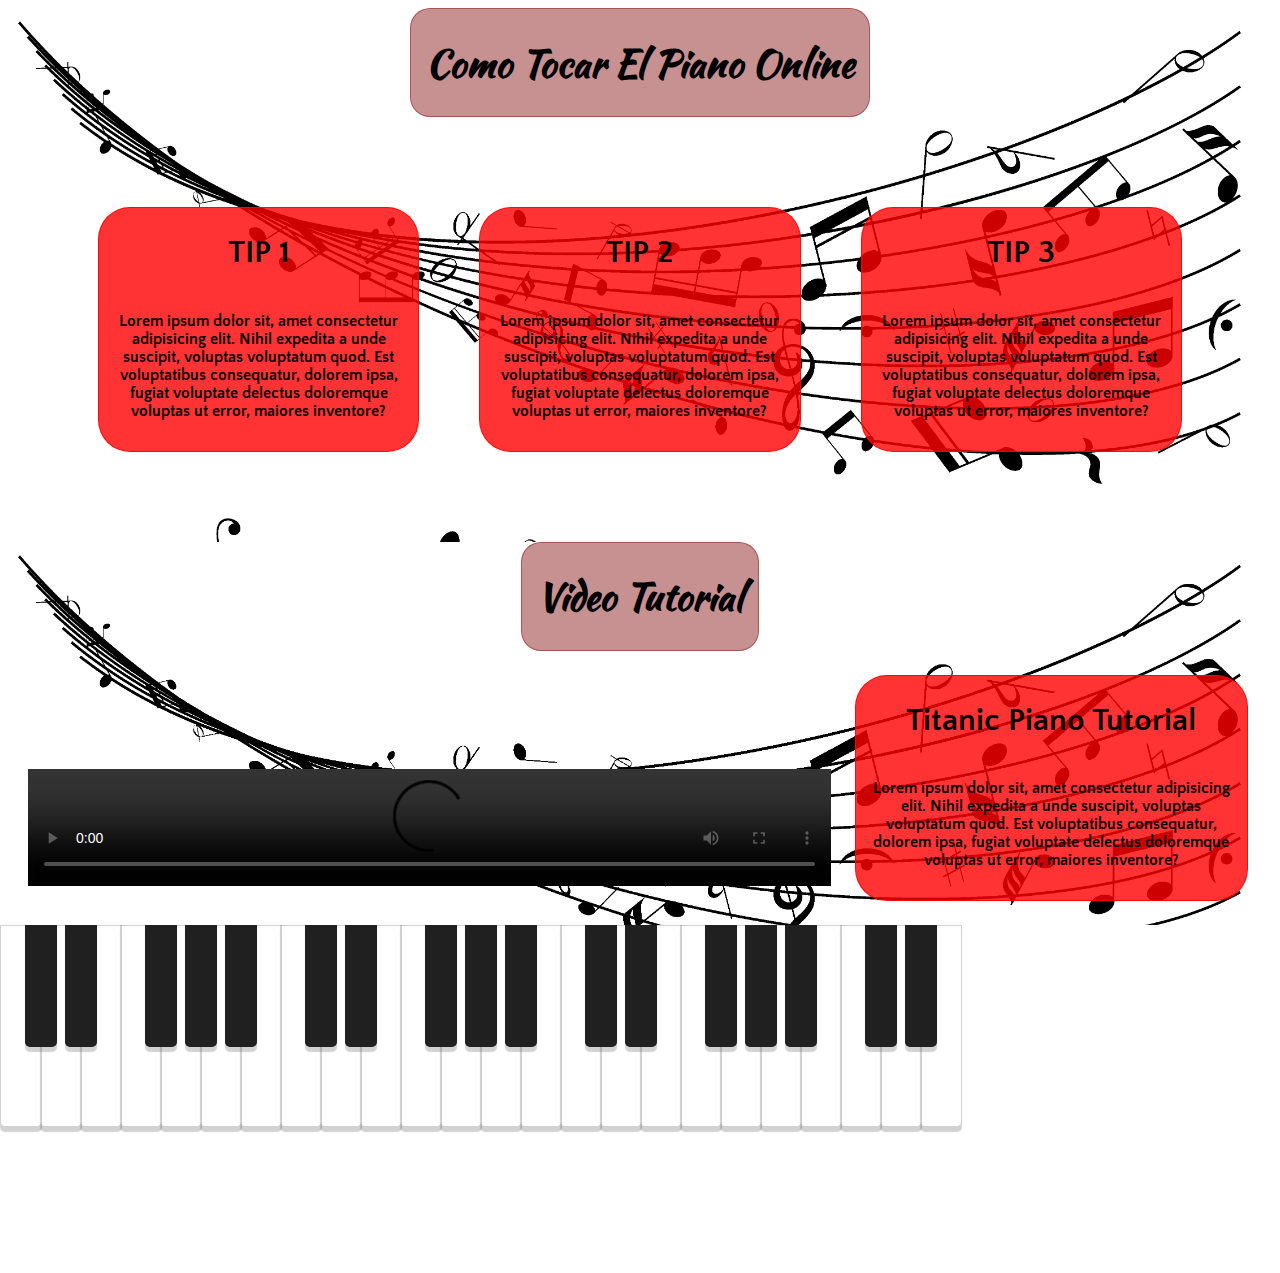
==== index.html @ bc08c67f "ruta piano" ====
<!DOCTYPE html>
<html lang="en">
<head>
    <meta charset="UTF-8">
    <meta http-equiv="X-UA-Compatible" content="IE=edge">
    <meta name="viewport" content="width=device-width, initial-scale=1.0">
    <title>Toquen el DOM</title>
    <link rel="stylesheet" href="style.css">
</head>
<body>
    <section class="info">
        <div class="title_one">
            <h1>Como Tocar El Piano Online</h1>
        </div>

        <div class="container_info">
         
            <div class="container_one">
                <h2 class="title_second">TIP 1</h2>
                <p class="parrafo">Lorem ipsum dolor sit, amet consectetur adipisicing elit. Nihil expedita a unde suscipit, voluptas voluptatum quod. Est voluptatibus consequatur, dolorem ipsa, fugiat voluptate delectus doloremque voluptas ut error, maiores inventore?</p>
            </div>

            <div class="container_one">
                <h2 class="title_second">TIP 2</h2>
                <p class="parrafo">Lorem ipsum dolor sit, amet consectetur adipisicing elit. Nihil expedita a unde suscipit, voluptas voluptatum quod. Est voluptatibus consequatur, dolorem ipsa, fugiat voluptate delectus doloremque voluptas ut error, maiores inventore?</p>
            </div>

            <div class="container_one">
                <h2 class="title_second">TIP 3</h2>
                <p class="parrafo">Lorem ipsum dolor sit, amet consectetur adipisicing elit. Nihil expedita a unde suscipit, voluptas voluptatum quod. Est voluptatibus consequatur, dolorem ipsa, fugiat voluptate delectus doloremque voluptas ut error, maiores inventore?</p>
            </div>

        </div>
    </section>


    <section class="tutorial">

        <div class="title_one">
            <h1>Video Tutorial</h1>
        </div>

        <div class="container_tutorial">
            <video controls class="video">
                <source src="Videos/y2mate.com - titanic piano tutorial by profe Roberto_1080p.mp4" type="video/mp4">
            </video>

            <div class="container_two">
                <h2 class="title_two">Titanic Piano Tutorial</h2>
                <p class="parrafo_two">Lorem ipsum dolor sit, amet consectetur adipisicing elit. Nihil expedita a unde suscipit, voluptas voluptatum quod. Est voluptatibus consequatur, dolorem ipsa, fugiat voluptate delectus doloremque voluptas ut error, maiores inventore?</p>
            </div>

        </div>

    </section>

<section class="banner">

        <div id="keyboard" class="keyboard_holder">
            <div class="white key" id="" style="width: 40px; height: 200px; left: 0px;">
                <div class="labe1">
                    <b class="keyLabe1"></b>
                </div>
            </div>
            <div class="black key" id="" style="width: 30px; height: 120px; left: 25px;">
                <div class="labe1">
                    <b class="keyLabe1"></b>
                </div>
            </div>
            <div class="white key" id="" style="width: 40px; height: 200px; left: 40px;">
                <div class="labe1">
                    <b class="keyLabe1"></b>
                </div>
            </div>
            <div class="black key" id="" style="width: 30px; height: 120px; left: 65px;">
                <div class="labe1">
                    <b class="keyLabe1"></b>
                </div>
            </div>
            <div class="white key" id="" style="width: 40px; height: 200px; left: 80px;">
                <div class="labe1">
                    <b class="keyLabe1"></b>
                </div>
            </div>
            <div class="white key" id="" style="width: 40px; height: 200px; left: 120px;">
                <div class="labe1">
                    <b class="keyLabe1"></b>
                </div>
            </div>
            <div class="black key" id="" style="width: 30px; height: 120px; left: 145px;">
                <div class="labe1">
                    <b class="keyLabe1"></b>
                </div>
            </div>
            <div class="white key" id="" style="width: 40px; height: 200px; left: 160px;">
                <div class="labe1">
                    <b class="keyLabe1"></b>
                </div>
            </div>
            <div class="black key" id="" style="width: 30px; height: 120px; left: 185px;">
                <div class="labe1">
                    <b class="keyLabe1"></b>
                </div>
            </div>
            <div class="white key" id="" style="width: 40px; height: 200px; left: 200px;">
                <div class="labe1">
                    <b class="keyLabe1"></b>
                </div>
            </div>
            <div class="black key" id="" style="width: 30px; height: 120px; left: 225px;">
                <div class="labe1">
                    <b class="keyLabe1"></b>
                </div>
            </div>
            <div class="white key" id="" style="width: 40px; height: 200px; left: 240px;">
                <div class="labe1">
                    <b class="keyLabe1"></b>
                </div>
            </div>
            <div class="white key" id="" style="width: 40px; height: 200px; left: 280px;">
                <div class="labe1">
                    <b class="keyLabe1"></b>
                </div>
            </div>
            <div class="black key" id="" style="width: 30px; height: 120px; left: 305px;">
                <div class="labe1">
                    <b class="keyLabe1"></b>
                </div>
            </div>
            <div class="white key" id="" style="width: 40px; height: 200px; left: 320px;">
                <div class="labe1">
                    <b class="keyLabe1"></b>
                </div>
            </div>
            <div class="black key" id="" style="width: 30px; height: 120px; left: 345px;">
                <div class="labe1">
                    <b class="keyLabe1"></b>
                </div>
            </div>
            <div class="white key" id="" style="width: 40px; height: 200px; left: 360px;">
                <div class="labe1">
                    <b class="keyLabe1"></b>
                </div>
            </div>
            <div class="white key" id="" style="width: 40px; height: 200px; left: 400px;">
                <div class="labe1">
                    <b class="keyLabe1"></b>
                </div>
            </div>
            <div class="black key" id="" style="width: 30px; height: 120px; left: 425px;">
                <div class="labe1">
                    <b class="keyLabe1"></b>
                </div>
            </div>
            <div class="white key" id="" style="width: 40px; height: 200px; left: 440px;">
                <div class="labe1">
                    <b class="keyLabe1"></b>
                </div>
            </div>
            <div class="black key" id="" style="width: 30px; height: 120px; left: 465px;">
                <div class="labe1">
                    <b class="keyLabe1"></b>
                </div>
            </div>
            <div class="white key" id="" style="width: 40px; height: 200px; left: 480px;">
                <div class="labe1">
                    <b class="keyLabe1"></b>
                </div>
            </div>
            <div class="black key" id="" style="width: 30px; height: 120px; left: 505px;">
                <div class="labe1">
                    <b class="keyLabe1"></b>
                </div>
            </div>
            <div class="white key" id="" style="width: 40px; height: 200px; left: 520px;">
                <div class="labe1">
                    <b class="keyLabe1"></b>
                </div>
            </div>
            <div class="white key" id="" style="width: 40px; height: 200px; left: 560px;">
                <div class="labe1">
                    <b class="keyLabe1"></b>
                </div>
            </div>
            <div class="black key" id="" style="width: 30px; height: 120px; left: 585px;">
                <div class="labe1">
                    <b class="keyLabe1"></b>
                </div>
            </div>
            <div class="white key" id="" style="width: 40px; height: 200px; left: 600px;">
                <div class="labe1">
                    <b class="keyLabe1"></b>
                </div>
            </div>
            <div class="black key" id="" style="width: 30px; height: 120px; left: 625px;">
                <div class="labe1">
                    <b class="keyLabe1"></b>
                </div>
            </div>
            <div class="white key" id="" style="width: 40px; height: 200px; left: 640px;">
                <div class="labe1">
                    <b class="keyLabe1"></b>
                </div>
            </div>
            <div class="white key" id="" style="width: 40px; height: 200px; left: 680px;">
                <div class="labe1">
                    <b class="keyLabe1"></b>
                </div>
            </div>
            <div class="black key" id="" style="width: 30px; height: 120px; left: 705px;">
                <div class="labe1">
                    <b class="keyLabe1"></b>
                </div>
            </div>
            <div class="white key" id="" style="width: 40px; height: 200px; left: 720px;">
                <div class="labe1">
                    <b class="keyLabe1"></b>
                </div>
            </div>
            <div class="black key" id="" style="width: 30px; height: 120px; left: 745px;">
                <div class="labe1">
                    <b class="keyLabe1"></b>
                </div>
            </div>
            <div class="white key" id="" style="width: 40px; height: 200px; left: 760px;">
                <div class="labe1">
                    <b class="keyLabe1"></b>
                </div>
            </div>
            <div class="black key" id="" style="width: 30px; height: 120px; left: 785px;">
                <div class="labe1">
                    <b class="keyLabe1"></b>
                </div>
            </div>
            <div class="white key" id="" style="width: 40px; height: 200px; left: 800px;">
                <div class="labe1">
                    <b class="keyLabe1"></b>
                </div>
            </div>
            <div class="white key" id="" style="width: 40px; height: 200px; left: 840px;">
                <div class="labe1">
                    <b class="keyLabe1"></b>
                </div>
            </div>
            <div class="black key" id="" style="width: 30px; height: 120px; left: 865px;">
                <div class="labe1">
                    <b class="keyLabe1"></b>
                </div>
            </div>
            <div class="white key" id="" style="width: 40px; height: 200px; left: 880px;">
                <div class="labe1">
                    <b class="keyLabe1"></b>
                </div>
            </div>
            <div class="black key" id="" style="width: 30px; height: 120px; left: 905px;">
                <div class="labe1">
                    <b class="keyLabe1"></b>
                </div>
            </div>
            <div class="white key" id="" style="width: 40px; height: 200px; left: 920px;">
                <div class="labe1">
                    <b class="keyLabe1"></b>
                </div>
            </div>
        </div>    
</section>



</body>
</html>
---- style.css ----
@import url('https://fonts.googleapis.com/css2?family=Kaushan+Script&family=Quattrocento+Sans&display=swap');

:root{
    --red: rgb(255, 0, 0, 80%);
    --redtitle: rgb(128, 0, 0, 43%);
    --white: #FFFFFF;
    --black: #000000;

    --font-family: 'Kaushan Script', cursive;
    --font-family: 'Quattrocento Sans', sans-serif;

}


h1{
    font-family: 'Kaushan Script', cursive; 
}

p, h2{
    font-family: 'Quattrocento Sans', sans-serif;
    font-weight: bold;
}   

.info{
    background-image: url(img/textura_nm.png);
    background-size: cover;
    position: relative;
    display: flex;
    flex-direction: column;
    align-items: center;
    justify-content: center;
}

.title_one{
    text-align: center;
    font-size: 1.2rem;
    border-radius: 20px;
    border: solid 1px var(--redtitle);
    background-color: var(--redtitle);
    width: max-content;
    padding: 0 15px;
}

.container_info{
    display: grid;
    grid-template-columns: 1fr 1fr 1fr;
    padding: 60px;
}
.container_one{
    align-items: center;
    margin: 30px;
    border-radius: 32px;
    border: solid 1px var(--red);
    background-color: var(--red);
}

.title_second{
    text-align: center;
    font-weight: bold;
    font-size: 2rem;
}
.parrafo{
    text-align: center;
    padding: 15px;
}

.tutorial{
    background-image: url(img/textura_nm.png);
    background-size: cover;
    position: relative;
    display: flex;
    flex-direction: column;
    align-items: center;
    justify-content: center;
}
.video{
    width: 100%;
    height: 50%;
    padding-top: 80px;
}

.container_tutorial{
    position: relative;
    display: grid;
    grid-template-columns: 2fr 1fr;
    padding-top: 40px;
    gap: 20px;
    padding: 20px;
    align-items: center;
    justify-content: center;
}

.container_two{
    align-items: center;
    margin: 4px;
    border-radius: 32px;
    border: solid 1px var(--red);
    background-color: var(--red);
}

.title_two{
    text-align: center;
    font-weight: bold;
    font-size: 2rem;
}

.parrafo_two{
    text-align: center;
    padding: 15px;
}

@media screen and (max-width: 768px){
    .info{
        background-image: url(img/textura_nm.png);
        background-size: cover;
        position: relative;
        display: flex;
        flex-direction: column;
        align-items: center;
        justify-content: center;
    }

    .title_one{
        text-align: center;
        font-size: 1.2rem;
        border-radius: 20px;
        border: solid 1px var(--redtitle);
        background-color: var(--redtitle);
        width: max-content;
        padding: 0 15px;
    }

    .container_info{
        display: grid;
        grid-template-columns: 1fr 1fr 1fr;
    }
    .container_one, .container_two{
        align-items: center;
        margin: 4px;
        border-radius: 32px;
        border: solid 1px var(--red);
        background-color: var(--red);
    }
    .title_second, .title_two{
        text-align: center;
        font-weight: bold;
        font-size: 2rem;
    }
    .parrafo, .parrafo_two{
        text-align: center;
        padding: 15px;
    }

    .tutorial{
        background-image: url(img/textura_nm.png);
        background-size: cover;
        position: relative;
        display: flex;
        flex-direction: column;
        align-items: center;
        justify-content: center;
    }
    
    .container_tutorial{
        position: relative;
        display: grid;
        grid-template-columns: 2fr 1fr;
    }


}


@media screen and (max-width: 640px) {

    .info{
        background-image: url(img/textura_nm.png);
        background-size: cover;
        position: relative;
        display: flex;
        flex-direction: column;
        align-items: center;
        justify-content: center;
    }
    .title_one{
        text-align: center;
        font-size: 1rem;
        border-radius: 20px;
        border: solid 1px var(--redtitle);
        background-color: var(--redtitle);
        width: max-content;
        padding: 0 20px;
    }

    .container_info{
        display: grid;
        grid-template-columns: 1fr;
    }

    .container_one, .container_two{
        align-items: center;
        margin: 10px;
        border-radius: 20px;
        border: solid 1px var(--red);
        background-color: var(--red);
    }
    
    .title_second, .title_two{
        text-align: center;
        font-weight: bold;
        font-size: 2rem;
    }
    .parrafo, .parrafo_two{
        text-align: center;
        padding: 20px;
    }

    .tutorial{
        background-image: url(img/textura_nm.png);
        background-size: cover;
        position: relative;
        display: flex;
        flex-direction: column;
        align-items: center;
        justify-content: center;
    }

    .video{
        padding-top: 40px;
        padding-left: 2px;
    }

    .container_tutorial{
        display: flex;
        gap: 0;
        flex-direction: column;
        align-items: center;
        justify-content: center;
    }
}

/*--------------piano----------*/

.keyboard_holder{
    width: 1120px;
}

.banner {
    width: 1200px; 
    height: 340px; 
    object-fit: cover; 
    object-position: 0px -90px;
}	

.content {
    background-color: #FAD7A0; 
    margin: 20px; 
    padding: 30px; 
    border-style: double; 
    border-width: 5px; 
    font-size: 18px; 
    text-align: left; 
    width: 1200px; display: 
    inline-block; 
}

.key { 
    position: absolute; 
    font-family: Helvetica; 
    font-weight: 100; font-size: 12px;
	border: 1px solid rgba(32,32,32,0.2);
	border-radius: 0px 0px 5px 5px;
	cursor:pointer;
	box-shadow: 0px 5px 1px rgba(32,32,32,0.2);
	-webkit-transition: margin 0.05s ease, 
    background-color 0.05s ease, 
    box-shadow 0.05s ease; 
}

.key:hover { 
    background-color: var(--red); 
    color: #FFFFFF;
}
		
.key .label { 
    position: absolute; 
    bottom: 15px; 
    text-align: center; 
    left: 0px; 
    right: 0px; 
}

.keyLabel {
    font-weight: 900; 
    text-shadow: 0px -1px 5px #EBF508; 
    font-size: 15px;
}

.black { 
    background-color: rgb(32,32,32); 
    color: var(--red); 
    z-index: 1; 
    text-shadow: 0px -1px 1px #FF0000; 
}
	
.white { 
    color: var(--redtitle); 
    z-index: 0; 

}
	
.keyboard-holder { 
    margin: 30px auto; 
    height: 200px; 
    position:relative; 
    user-select:none; 
    -webkit-user-select:none;
    -moz-user-select:none;
    -o-user-select:none; 
}
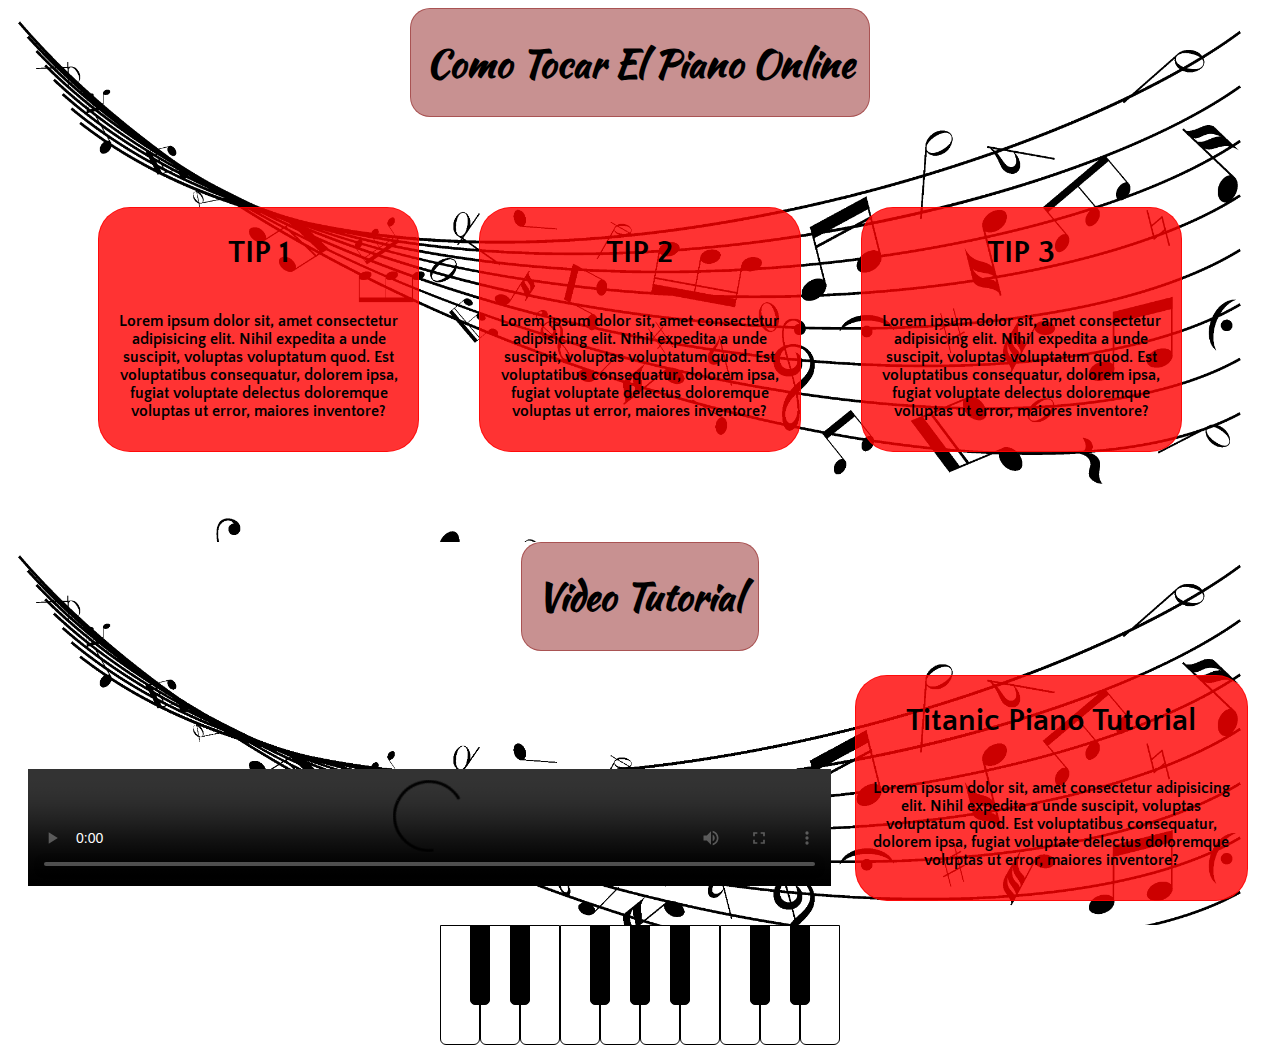
==== commit d65c5e91: "ruta piano con sonido" ====
--- a/index.html
+++ b/index.html
@@ -54,218 +54,34 @@
 
     </section>
 
-<section class="banner">
+<section class="piano">
 
-        <div id="keyboard" class="keyboard_holder">
-            <div class="white key" id="" style="width: 40px; height: 200px; left: 0px;">
-                <div class="labe1">
-                    <b class="keyLabe1"></b>
-                </div>
-            </div>
-            <div class="black key" id="" style="width: 30px; height: 120px; left: 25px;">
-                <div class="labe1">
-                    <b class="keyLabe1"></b>
-                </div>
-            </div>
-            <div class="white key" id="" style="width: 40px; height: 200px; left: 40px;">
-                <div class="labe1">
-                    <b class="keyLabe1"></b>
-                </div>
-            </div>
-            <div class="black key" id="" style="width: 30px; height: 120px; left: 65px;">
-                <div class="labe1">
-                    <b class="keyLabe1"></b>
-                </div>
-            </div>
-            <div class="white key" id="" style="width: 40px; height: 200px; left: 80px;">
-                <div class="labe1">
-                    <b class="keyLabe1"></b>
-                </div>
-            </div>
-            <div class="white key" id="" style="width: 40px; height: 200px; left: 120px;">
-                <div class="labe1">
-                    <b class="keyLabe1"></b>
-                </div>
-            </div>
-            <div class="black key" id="" style="width: 30px; height: 120px; left: 145px;">
-                <div class="labe1">
-                    <b class="keyLabe1"></b>
-                </div>
-            </div>
-            <div class="white key" id="" style="width: 40px; height: 200px; left: 160px;">
-                <div class="labe1">
-                    <b class="keyLabe1"></b>
-                </div>
-            </div>
-            <div class="black key" id="" style="width: 30px; height: 120px; left: 185px;">
-                <div class="labe1">
-                    <b class="keyLabe1"></b>
-                </div>
-            </div>
-            <div class="white key" id="" style="width: 40px; height: 200px; left: 200px;">
-                <div class="labe1">
-                    <b class="keyLabe1"></b>
-                </div>
-            </div>
-            <div class="black key" id="" style="width: 30px; height: 120px; left: 225px;">
-                <div class="labe1">
-                    <b class="keyLabe1"></b>
-                </div>
-            </div>
-            <div class="white key" id="" style="width: 40px; height: 200px; left: 240px;">
-                <div class="labe1">
-                    <b class="keyLabe1"></b>
-                </div>
-            </div>
-            <div class="white key" id="" style="width: 40px; height: 200px; left: 280px;">
-                <div class="labe1">
-                    <b class="keyLabe1"></b>
-                </div>
-            </div>
-            <div class="black key" id="" style="width: 30px; height: 120px; left: 305px;">
-                <div class="labe1">
-                    <b class="keyLabe1"></b>
-                </div>
-            </div>
-            <div class="white key" id="" style="width: 40px; height: 200px; left: 320px;">
-                <div class="labe1">
-                    <b class="keyLabe1"></b>
-                </div>
-            </div>
-            <div class="black key" id="" style="width: 30px; height: 120px; left: 345px;">
-                <div class="labe1">
-                    <b class="keyLabe1"></b>
-                </div>
-            </div>
-            <div class="white key" id="" style="width: 40px; height: 200px; left: 360px;">
-                <div class="labe1">
-                    <b class="keyLabe1"></b>
-                </div>
-            </div>
-            <div class="white key" id="" style="width: 40px; height: 200px; left: 400px;">
-                <div class="labe1">
-                    <b class="keyLabe1"></b>
-                </div>
-            </div>
-            <div class="black key" id="" style="width: 30px; height: 120px; left: 425px;">
-                <div class="labe1">
-                    <b class="keyLabe1"></b>
-                </div>
-            </div>
-            <div class="white key" id="" style="width: 40px; height: 200px; left: 440px;">
-                <div class="labe1">
-                    <b class="keyLabe1"></b>
-                </div>
-            </div>
-            <div class="black key" id="" style="width: 30px; height: 120px; left: 465px;">
-                <div class="labe1">
-                    <b class="keyLabe1"></b>
-                </div>
-            </div>
-            <div class="white key" id="" style="width: 40px; height: 200px; left: 480px;">
-                <div class="labe1">
-                    <b class="keyLabe1"></b>
-                </div>
-            </div>
-            <div class="black key" id="" style="width: 30px; height: 120px; left: 505px;">
-                <div class="labe1">
-                    <b class="keyLabe1"></b>
-                </div>
-            </div>
-            <div class="white key" id="" style="width: 40px; height: 200px; left: 520px;">
-                <div class="labe1">
-                    <b class="keyLabe1"></b>
-                </div>
-            </div>
-            <div class="white key" id="" style="width: 40px; height: 200px; left: 560px;">
-                <div class="labe1">
-                    <b class="keyLabe1"></b>
-                </div>
-            </div>
-            <div class="black key" id="" style="width: 30px; height: 120px; left: 585px;">
-                <div class="labe1">
-                    <b class="keyLabe1"></b>
-                </div>
-            </div>
-            <div class="white key" id="" style="width: 40px; height: 200px; left: 600px;">
-                <div class="labe1">
-                    <b class="keyLabe1"></b>
-                </div>
-            </div>
-            <div class="black key" id="" style="width: 30px; height: 120px; left: 625px;">
-                <div class="labe1">
-                    <b class="keyLabe1"></b>
-                </div>
-            </div>
-            <div class="white key" id="" style="width: 40px; height: 200px; left: 640px;">
-                <div class="labe1">
-                    <b class="keyLabe1"></b>
-                </div>
-            </div>
-            <div class="white key" id="" style="width: 40px; height: 200px; left: 680px;">
-                <div class="labe1">
-                    <b class="keyLabe1"></b>
-                </div>
-            </div>
-            <div class="black key" id="" style="width: 30px; height: 120px; left: 705px;">
-                <div class="labe1">
-                    <b class="keyLabe1"></b>
-                </div>
-            </div>
-            <div class="white key" id="" style="width: 40px; height: 200px; left: 720px;">
-                <div class="labe1">
-                    <b class="keyLabe1"></b>
-                </div>
-            </div>
-            <div class="black key" id="" style="width: 30px; height: 120px; left: 745px;">
-                <div class="labe1">
-                    <b class="keyLabe1"></b>
-                </div>
-            </div>
-            <div class="white key" id="" style="width: 40px; height: 200px; left: 760px;">
-                <div class="labe1">
-                    <b class="keyLabe1"></b>
-                </div>
-            </div>
-            <div class="black key" id="" style="width: 30px; height: 120px; left: 785px;">
-                <div class="labe1">
-                    <b class="keyLabe1"></b>
-                </div>
-            </div>
-            <div class="white key" id="" style="width: 40px; height: 200px; left: 800px;">
-                <div class="labe1">
-                    <b class="keyLabe1"></b>
-                </div>
-            </div>
-            <div class="white key" id="" style="width: 40px; height: 200px; left: 840px;">
-                <div class="labe1">
-                    <b class="keyLabe1"></b>
-                </div>
-            </div>
-            <div class="black key" id="" style="width: 30px; height: 120px; left: 865px;">
-                <div class="labe1">
-                    <b class="keyLabe1"></b>
-                </div>
-            </div>
-            <div class="white key" id="" style="width: 40px; height: 200px; left: 880px;">
-                <div class="labe1">
-                    <b class="keyLabe1"></b>
-                </div>
-            </div>
-            <div class="black key" id="" style="width: 30px; height: 120px; left: 905px;">
-                <div class="labe1">
-                    <b class="keyLabe1"></b>
-                </div>
-            </div>
-            <div class="white key" id="" style="width: 40px; height: 200px; left: 920px;">
-                <div class="labe1">
-                    <b class="keyLabe1"></b>
-                </div>
-            </div>
-        </div>    
+    <div id="contenedor">
+        <div id="piano">
+          <button class="tecla-blanca DO4"></button>
+          <button class="tecla-negra REb4"></button>
+          <button class="tecla-blanca RE4"></button>
+          <button class="tecla-negra MIb4"></button>
+          <button class="tecla-blanca MI4"></button>
+          <button class="tecla-blanca FA4"></button>
+          <button class="tecla-negra SOLb4"></button>
+          <button class="tecla-blanca SOL4"></button>
+          <button class="tecla-negra LAb4"></button>
+          <button class="tecla-blanca LA4"></button>
+          <button class="tecla-negra SIb4"></button>
+          <button class="tecla-blanca SI4"></button>
+          <button class="tecla-blanca DO5"></button>
+          <button class="tecla-negra REb5"></button>
+          <button class="tecla-blanca RE5"></button>
+          <button class="tecla-negra MIb5"></button>
+          <button class="tecla-blanca MI5"></button>
+        </div>
+      </div>
+    
 </section>
 
 
+<script src="script.js"></script>
 
 </body>
 </html>--- a/style.css
+++ b/style.css
@@ -241,80 +241,78 @@
 
 /*--------------piano----------*/
 
-.keyboard_holder{
-    width: 1120px;
-}
-
-.banner {
-    width: 1200px; 
-    height: 340px; 
-    object-fit: cover; 
-    object-position: 0px -90px;
-}	
-
-.content {
-    background-color: #FAD7A0; 
-    margin: 20px; 
-    padding: 30px; 
-    border-style: double; 
-    border-width: 5px; 
-    font-size: 18px; 
-    text-align: left; 
-    width: 1200px; display: 
-    inline-block; 
-}
-
-.key { 
-    position: absolute; 
-    font-family: Helvetica; 
-    font-weight: 100; font-size: 12px;
-	border: 1px solid rgba(32,32,32,0.2);
-	border-radius: 0px 0px 5px 5px;
-	cursor:pointer;
-	box-shadow: 0px 5px 1px rgba(32,32,32,0.2);
-	-webkit-transition: margin 0.05s ease, 
-    background-color 0.05s ease, 
-    box-shadow 0.05s ease; 
-}
-
-.key:hover { 
-    background-color: var(--red); 
-    color: #FFFFFF;
-}
-		
-.key .label { 
-    position: absolute; 
-    bottom: 15px; 
-    text-align: center; 
-    left: 0px; 
-    right: 0px; 
-}
-
-.keyLabel {
-    font-weight: 900; 
-    text-shadow: 0px -1px 5px #EBF508; 
-    font-size: 15px;
-}
-
-.black { 
-    background-color: rgb(32,32,32); 
-    color: var(--red); 
-    z-index: 1; 
-    text-shadow: 0px -1px 1px #FF0000; 
-}
-	
-.white { 
-    color: var(--redtitle); 
-    z-index: 0; 
-
-}
-	
-.keyboard-holder { 
-    margin: 30px auto; 
-    height: 200px; 
-    position:relative; 
-    user-select:none; 
-    -webkit-user-select:none;
-    -moz-user-select:none;
-    -o-user-select:none; 
-}+#cabecera {
+    display: flex;
+    align-items: center;
+    justify-content: center;
+    height: 10%;
+  }
+  
+  span {
+    font-size: 30px;
+    font-family: Arial;
+    color: white;
+  }
+  
+  #contenedor {
+    height: 90%;
+    display: flex;
+    align-items: center;
+    justify-content: center;
+  }
+  
+  #piano {
+    display: flex;
+    position: relative;
+  }
+  
+  .tecla-blanca {
+    background-color: white;
+    height: 120px;
+    width: 40px;
+    border: 1.5px solid black;
+    border-radius: 0 0 6px 6px;
+  }
+  
+  .tecla-negra {
+    background-color: black;
+    height: 80px;
+    width: 20px;
+    border: 1.5px solid black;
+    position: absolute;
+    border-radius: 0 0 5px 5px;
+  }
+  
+  .REb4 {
+    left: 30px;
+  }
+  
+  .MIb4 {
+    left: 70px;
+  }
+  
+  .SOLb4 {
+    left: 150px;
+  }
+  
+  .LAb4 {
+    left: 190px;
+  }
+  
+  .SIb4 {
+    left: 230px;
+  }
+  
+  .REb5 {
+    left: 310px;
+  }
+  
+  .MIb5 {
+    left: 350px;
+  }
+  
+  /* .tecla-blanca: */
+  .active {
+    background-color: #aaa;
+  }
+  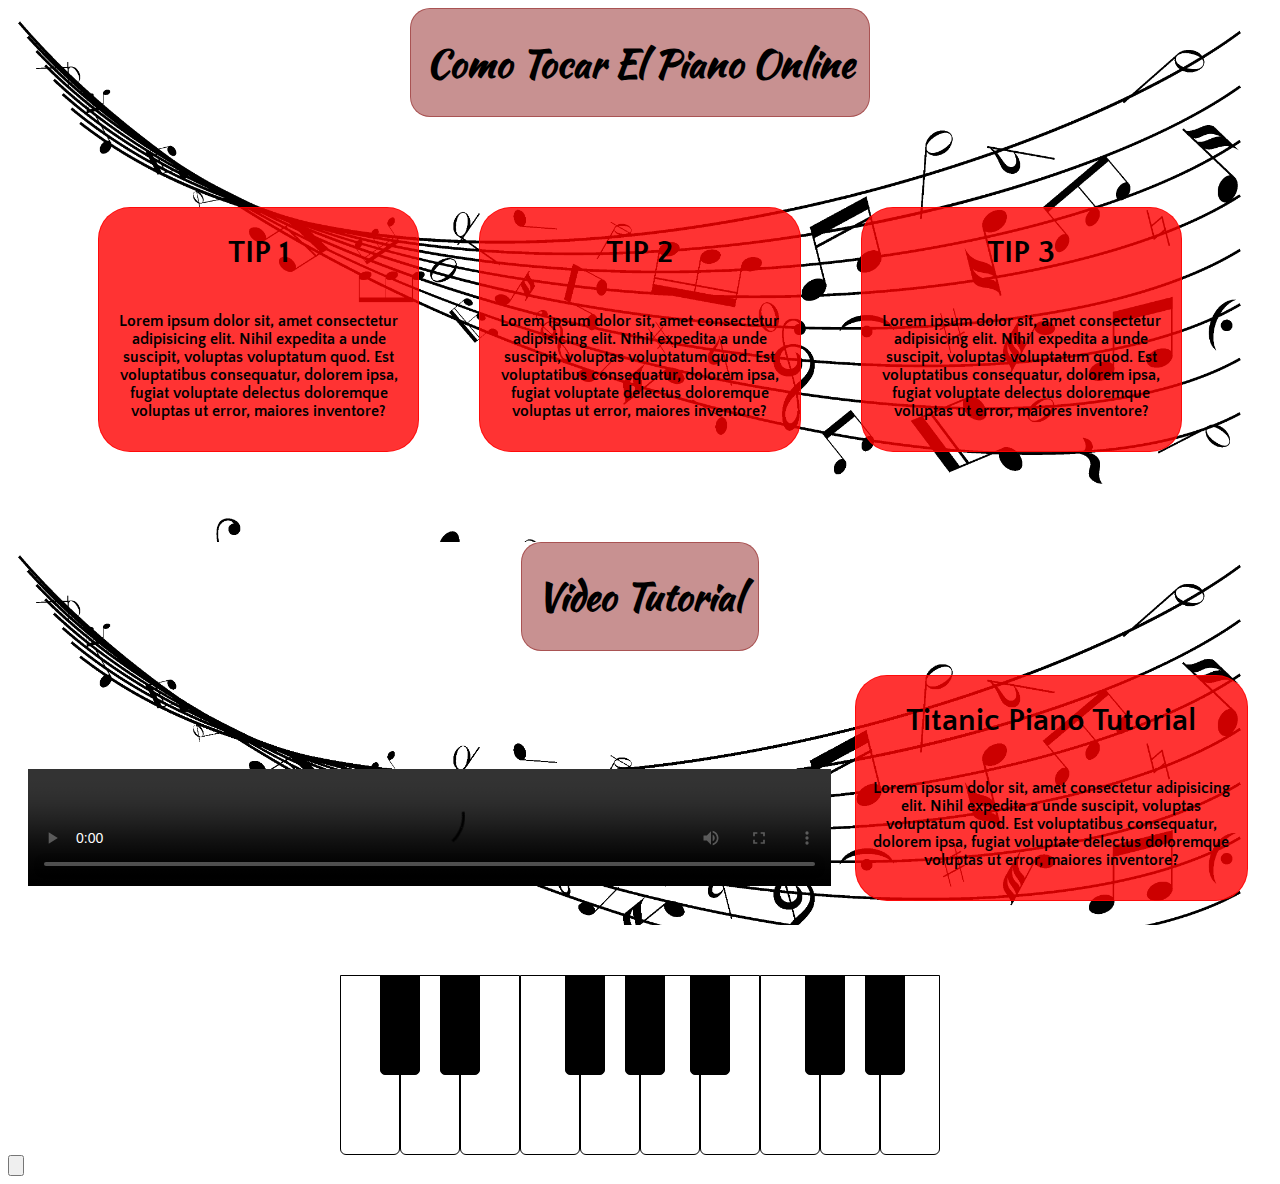
==== commit 6a0f4674: "Cambios al responsive del piano y creacion de un boton home" ====
--- a/index.html
+++ b/index.html
@@ -76,9 +76,11 @@
           <button class="tecla-negra MIb5"></button>
           <button class="tecla-blanca MI5"></button>
         </div>
-      </div>
-    
+      </div> 
 </section>
+<div class="boton-home">
+    <button type="button" class="boton"><i><img src="./Icons/" alt=""></i></button>
+</div>
 
 
 <script src="script.js"></script>
--- a/style.css
+++ b/style.css
@@ -264,6 +264,8 @@
   #piano {
     display: flex;
     position: relative;
+    padding-top: 50px;
+    overflow: hidden;
   }
   
   .tecla-blanca {
@@ -315,4 +317,40 @@
   .active {
     background-color: #aaa;
   }
-  +  @media screen and (min-width: 1000px){
+    .tecla-blanca {
+        height: 180px;
+        width: 60px;
+      }
+      .tecla-negra {
+        height: 100px;
+        width: 40px;
+      }
+      .REb4 {
+        left: 40px;
+      }
+      
+      .MIb4 {
+        left: 100px;
+      }
+      
+      .SOLb4 {
+        left: 225px;
+      }
+      
+      .LAb4 {
+        left: 285px;
+      }
+      
+      .SIb4 {
+        left: 350px;
+      }
+      
+      .REb5 {
+        left: 465px;
+      }
+      
+      .MIb5 {
+        left: 525px;
+      }
+}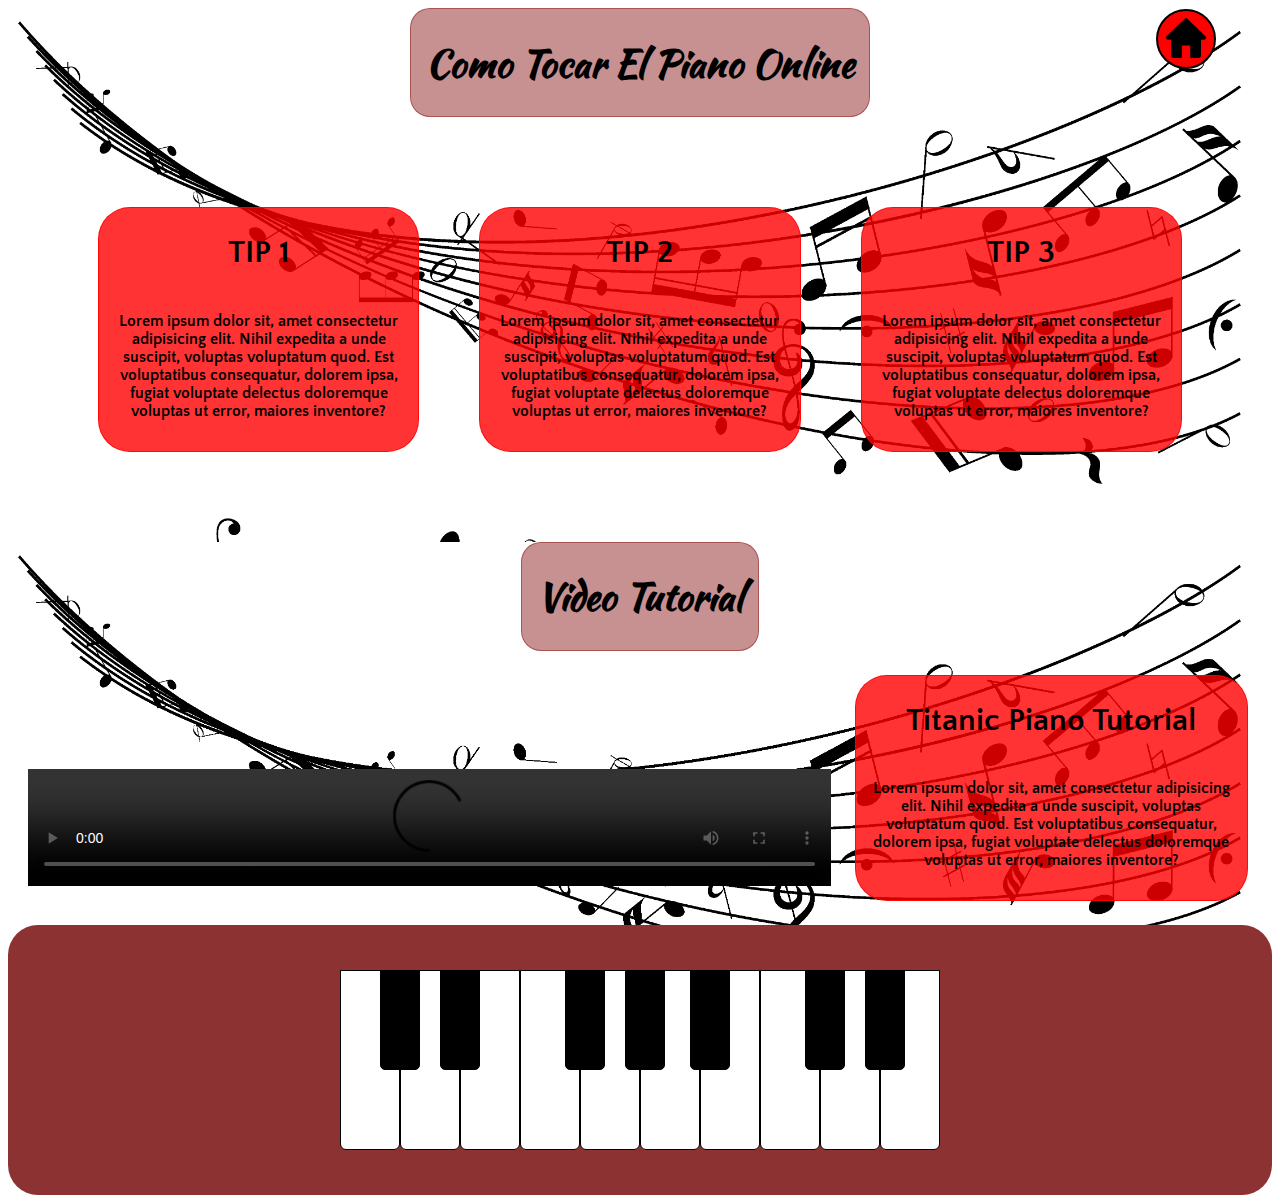
==== commit 9db48c52: "Retoques al contenedor del piano y el boton" ====
--- a/index.html
+++ b/index.html
@@ -79,7 +79,7 @@
       </div> 
 </section>
 <div class="boton-home">
-    <button type="button" class="boton"><i><img src="./Icons/" alt=""></i></button>
+    <button type="button" class="boton"><i><img src="./Icons/hogar.png" alt=""></i></button>
 </div>
 
 
--- a/style.css
+++ b/style.css
@@ -255,16 +255,19 @@
   }
   
   #contenedor {
-    height: 90%;
-    display: flex;
-    align-items: center;
-    justify-content: center;
+    height: 30vh;
+    display: flex;
+    align-items: center;
+    justify-content: center;
+    background-color: rgba(114, 1, 1, 0.808);
+    border-radius: 30px;
   }
   
   #piano {
     display: flex;
     position: relative;
     padding-top: 50px;
+    padding-bottom: 50px;
     overflow: hidden;
   }
   
@@ -353,4 +356,25 @@
       .MIb5 {
         left: 525px;
       }
-}+}
+/*Boton Home*/
+.boton-home i img{
+    width: 40px;
+}
+.boton{
+    position: absolute;
+    right: 5%;
+    top: 1%;
+    border-radius: 80px;
+    width: 60px;
+    height: 60px;
+    background-color: rgb(255, 0, 0);
+    border-style:none ;
+    border: 2px solid black;
+    transition: 0.4s;
+    
+}
+.boton:hover{
+    width: 80px;
+    height: 80px;
+}
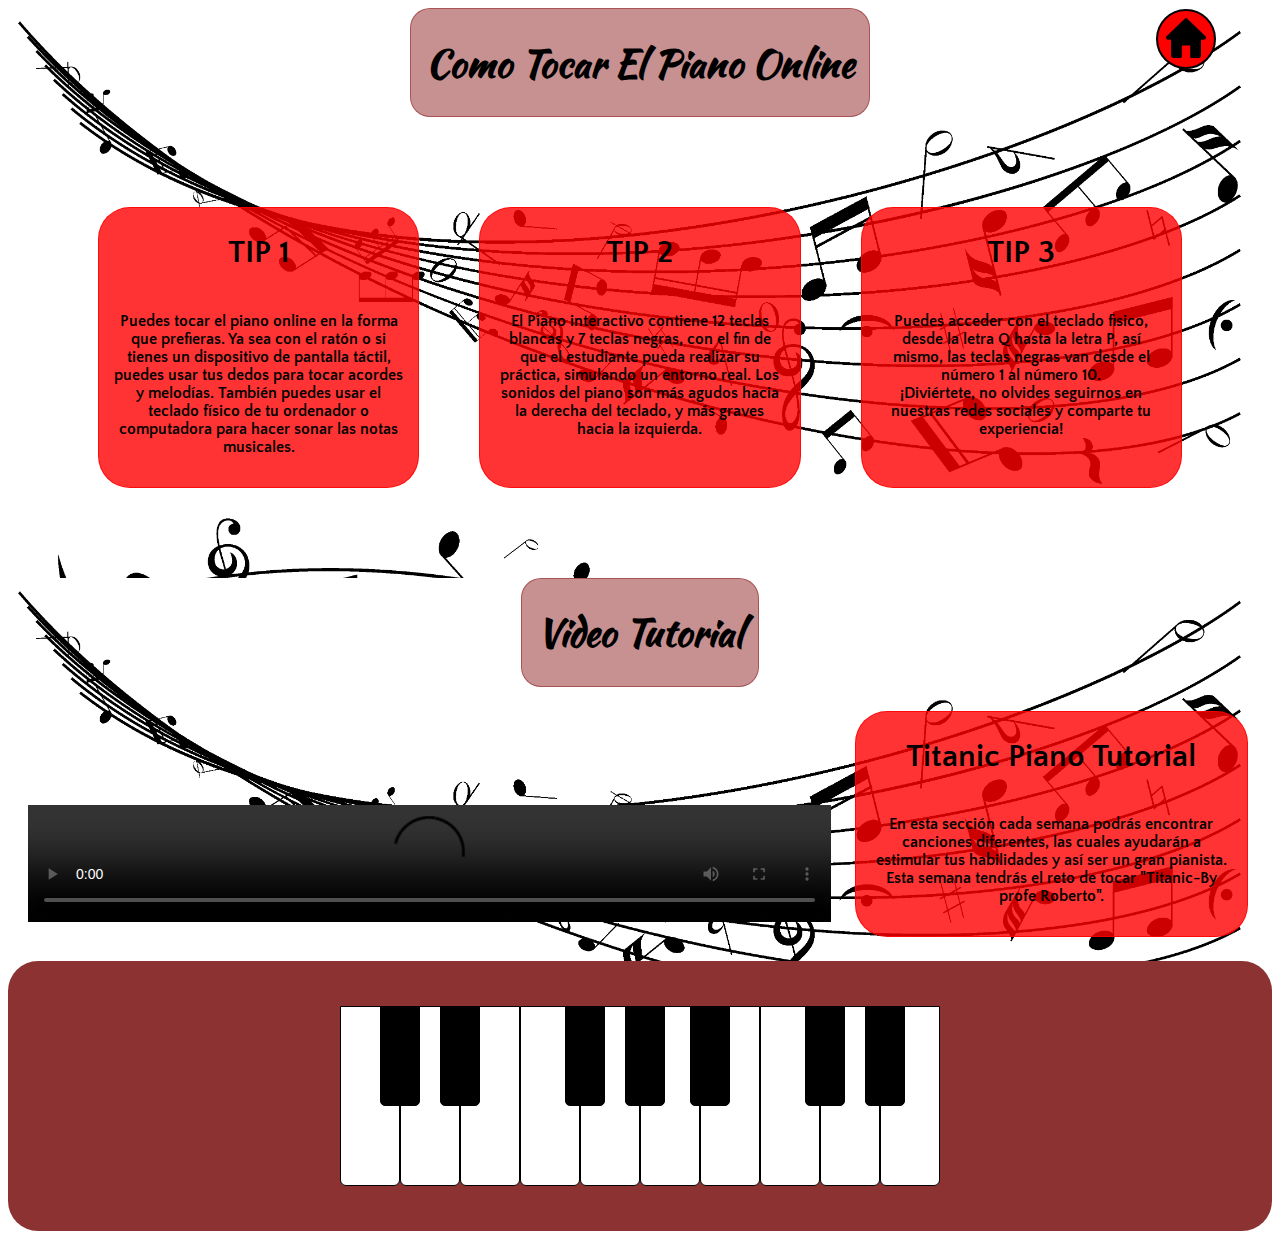
==== commit ff895f0c: "index 2 finalizado" ====
--- a/index.html
+++ b/index.html
@@ -17,17 +17,20 @@
          
             <div class="container_one">
                 <h2 class="title_second">TIP 1</h2>
-                <p class="parrafo">Lorem ipsum dolor sit, amet consectetur adipisicing elit. Nihil expedita a unde suscipit, voluptas voluptatum quod. Est voluptatibus consequatur, dolorem ipsa, fugiat voluptate delectus doloremque voluptas ut error, maiores inventore?</p>
+                <p class="parrafo">Puedes tocar el piano online en la forma que prefieras. Ya sea con el ratón o si tienes un dispositivo de pantalla táctil, puedes usar tus dedos para tocar acordes y melodías. También puedes usar el teclado físico de tu ordenador o computadora para hacer sonar las notas musicales.</p>
             </div>
 
             <div class="container_one">
                 <h2 class="title_second">TIP 2</h2>
-                <p class="parrafo">Lorem ipsum dolor sit, amet consectetur adipisicing elit. Nihil expedita a unde suscipit, voluptas voluptatum quod. Est voluptatibus consequatur, dolorem ipsa, fugiat voluptate delectus doloremque voluptas ut error, maiores inventore?</p>
+                <p class="parrafo">El Piano interactivo contiene 12 teclas blancas y 7 teclas negras, con el fin de que el estudiante pueda realizar su práctica, simulando un entorno real.
+                    Los sonidos del piano son más agudos hacia la derecha
+                    del teclado, y más graves hacia la izquierda.
+                </p>
             </div>
 
             <div class="container_one">
                 <h2 class="title_second">TIP 3</h2>
-                <p class="parrafo">Lorem ipsum dolor sit, amet consectetur adipisicing elit. Nihil expedita a unde suscipit, voluptas voluptatum quod. Est voluptatibus consequatur, dolorem ipsa, fugiat voluptate delectus doloremque voluptas ut error, maiores inventore?</p>
+                <p class="parrafo">Puedes acceder con el teclado fisico, desde la letra Q hasta la letra P, así mismo, las teclas negras van desde el número 1 al número 10.<br>¡Diviértete, no olvides seguirnos en nuestras redes sociales y comparte tu experiencia!</p>
             </div>
 
         </div>
@@ -47,7 +50,7 @@
 
             <div class="container_two">
                 <h2 class="title_two">Titanic Piano Tutorial</h2>
-                <p class="parrafo_two">Lorem ipsum dolor sit, amet consectetur adipisicing elit. Nihil expedita a unde suscipit, voluptas voluptatum quod. Est voluptatibus consequatur, dolorem ipsa, fugiat voluptate delectus doloremque voluptas ut error, maiores inventore?</p>
+                <p class="parrafo_two">En esta sección cada semana podrás encontrar canciones diferentes, las cuales ayudarán a estimular tus habilidades y así ser un gran pianista.<br> Esta semana tendrás el reto de tocar "Titanic-By profe Roberto".</p>
             </div>
 
         </div>
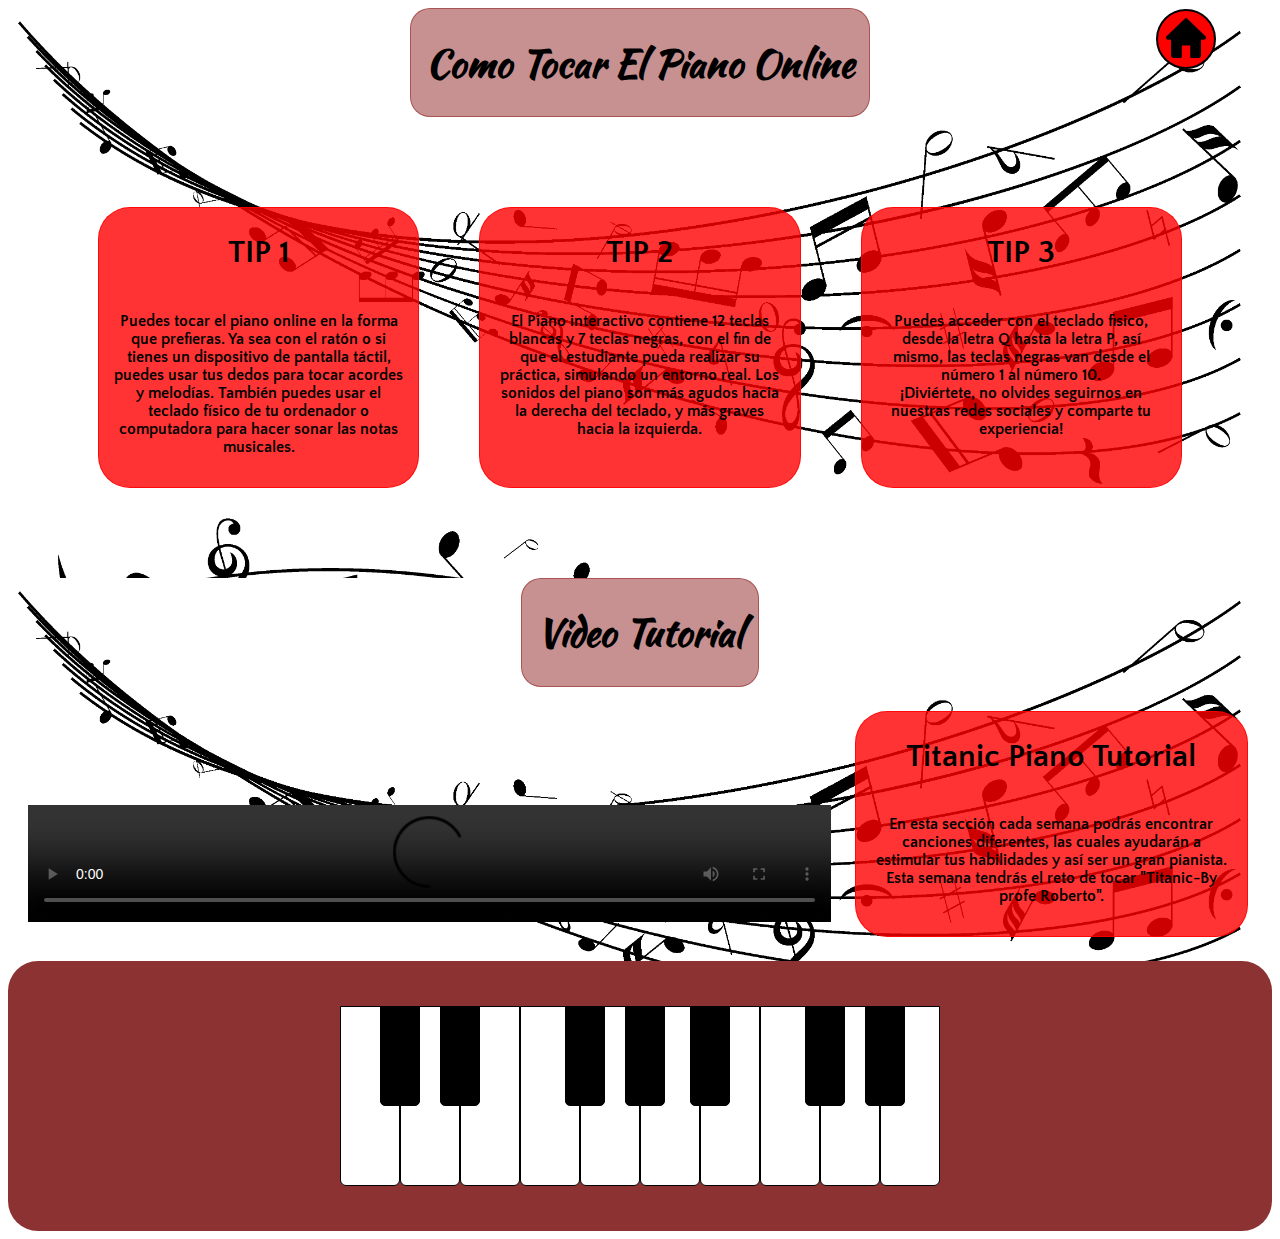
==== commit c4d59c42: "enlaces" ====
--- a/index.html
+++ b/index.html
@@ -82,7 +82,7 @@
       </div> 
 </section>
 <div class="boton-home">
-    <button type="button" class="boton"><i><img src="./Icons/hogar.png" alt=""></i></button>
+    <button type="button" class="boton"><a href=""><i><img src="./Icons/hogar.png" alt=""></i></a></button>
 </div>
 
 
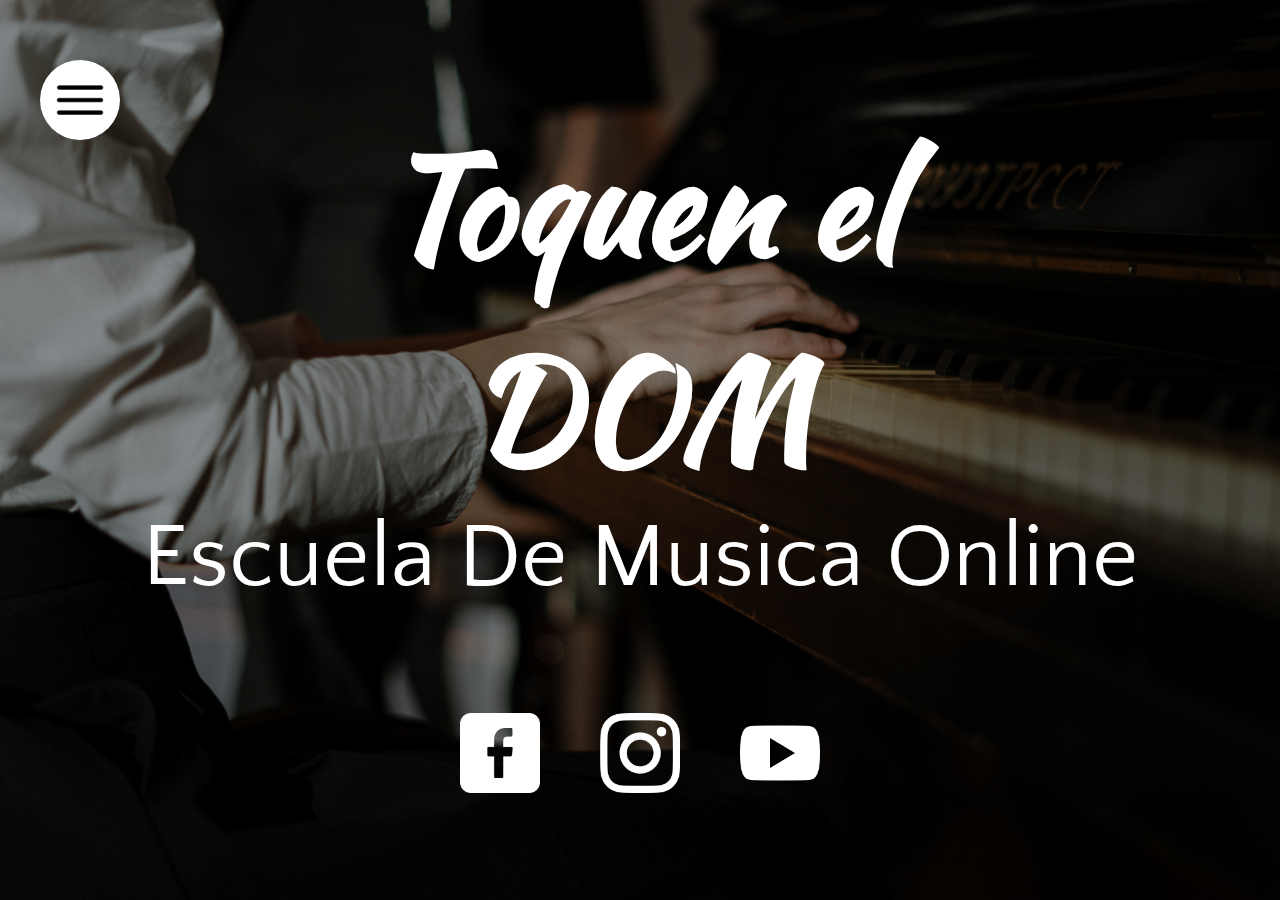
==== commit e076525f: "Arreglando error de rama" ====
--- a/index.html
+++ b/index.html
@@ -5,88 +5,34 @@
     <meta http-equiv="X-UA-Compatible" content="IE=edge">
     <meta name="viewport" content="width=device-width, initial-scale=1.0">
     <title>Toquen el DOM</title>
-    <link rel="stylesheet" href="style.css">
-</head>
+    <link rel="stylesheet" href="./style.css">
+    <link rel="preconnect" href="https://fonts.googleapis.com">
+<link rel="preconnect" href="https://fonts.gstatic.com" crossorigin>
+<link rel="preconnect" href="https://fonts.googleapis.com">
+<link rel="preconnect" href="https://fonts.gstatic.com" crossorigin>
+<link href="https://fonts.googleapis.com/css2?family=Kaushan+Script&family=Quattrocento+Sans:wght@700&display=swap" rel="stylesheet"></head>
 <body>
-    <section class="info">
-        <div class="title_one">
-            <h1>Como Tocar El Piano Online</h1>
+    <!--Menu-->
+    <div class="menu-content">
+        <div class="btn-menu"><img src="./Icons/menus.png" alt=""></div>
+        <li style="--i:1;"><a href="http://127.0.0.1:5501/index.html"><img src="./Icons/vista-superior-del-piano.png" alt=""></a></li>
+        <li style="--i:2;"><a href="#"><img src="./Icons/variante-de-dibujos-animados-de-bateria.png" alt=""></a></li>
+        <li style="--i:3;"><a href="#"><img src="./Icons/marimba.png" alt=""></a></li>
+    </div>
+    <!--/menu-->
+    <header>
+        <div class="cuvierta"></div>
+        <!--<video src="./Videos/Toca discos.mp4"autoplay="true" loop="true" muted="true" ></video>-->
+        <div class="letters">
+            <h1>Toquen el<br>DOM</h1>
+            <p>Escuela De Musica Online</p>
         </div>
-
-        <div class="container_info">
-         
-            <div class="container_one">
-                <h2 class="title_second">TIP 1</h2>
-                <p class="parrafo">Puedes tocar el piano online en la forma que prefieras. Ya sea con el ratón o si tienes un dispositivo de pantalla táctil, puedes usar tus dedos para tocar acordes y melodías. También puedes usar el teclado físico de tu ordenador o computadora para hacer sonar las notas musicales.</p>
-            </div>
-
-            <div class="container_one">
-                <h2 class="title_second">TIP 2</h2>
-                <p class="parrafo">El Piano interactivo contiene 12 teclas blancas y 7 teclas negras, con el fin de que el estudiante pueda realizar su práctica, simulando un entorno real.
-                    Los sonidos del piano son más agudos hacia la derecha
-                    del teclado, y más graves hacia la izquierda.
-                </p>
-            </div>
-
-            <div class="container_one">
-                <h2 class="title_second">TIP 3</h2>
-                <p class="parrafo">Puedes acceder con el teclado fisico, desde la letra Q hasta la letra P, así mismo, las teclas negras van desde el número 1 al número 10.<br>¡Diviértete, no olvides seguirnos en nuestras redes sociales y comparte tu experiencia!</p>
-            </div>
-
+        <div class="redes">
+            <i><a href="#"><img src="./Icons/facebook.png" alt=""></a></i>
+            <i><a href="#"><img src="./Icons/instagram.png" alt=""></a></i>
+            <i><a href="#"><img src="./Icons/youtube.png" alt=""></a></i>
         </div>
-    </section>
-
-
-    <section class="tutorial">
-
-        <div class="title_one">
-            <h1>Video Tutorial</h1>
-        </div>
-
-        <div class="container_tutorial">
-            <video controls class="video">
-                <source src="Videos/y2mate.com - titanic piano tutorial by profe Roberto_1080p.mp4" type="video/mp4">
-            </video>
-
-            <div class="container_two">
-                <h2 class="title_two">Titanic Piano Tutorial</h2>
-                <p class="parrafo_two">En esta sección cada semana podrás encontrar canciones diferentes, las cuales ayudarán a estimular tus habilidades y así ser un gran pianista.<br> Esta semana tendrás el reto de tocar "Titanic-By profe Roberto".</p>
-            </div>
-
-        </div>
-
-    </section>
-
-<section class="piano">
-
-    <div id="contenedor">
-        <div id="piano">
-          <button class="tecla-blanca DO4"></button>
-          <button class="tecla-negra REb4"></button>
-          <button class="tecla-blanca RE4"></button>
-          <button class="tecla-negra MIb4"></button>
-          <button class="tecla-blanca MI4"></button>
-          <button class="tecla-blanca FA4"></button>
-          <button class="tecla-negra SOLb4"></button>
-          <button class="tecla-blanca SOL4"></button>
-          <button class="tecla-negra LAb4"></button>
-          <button class="tecla-blanca LA4"></button>
-          <button class="tecla-negra SIb4"></button>
-          <button class="tecla-blanca SI4"></button>
-          <button class="tecla-blanca DO5"></button>
-          <button class="tecla-negra REb5"></button>
-          <button class="tecla-blanca RE5"></button>
-          <button class="tecla-negra MIb5"></button>
-          <button class="tecla-blanca MI5"></button>
-        </div>
-      </div> 
-</section>
-<div class="boton-home">
-    <button type="button" class="boton"><a href=""><i><img src="./Icons/hogar.png" alt=""></i></a></button>
-</div>
-
-
-<script src="script.js"></script>
-
+    </header>
+    <script src="./script.js"></script>
 </body>
 </html>--- a/style.css
+++ b/style.css
@@ -1,380 +1,164 @@
-@import url('https://fonts.googleapis.com/css2?family=Kaushan+Script&family=Quattrocento+Sans&display=swap');
+*{
+  margin: 0;
+  padding: 0;
+  box-sizing: border-box;
+}
+/*Menu*/
+.menu-content img{
+  width: 50px;
+}
+.menu-content{
+  position: fixed;
+  width: 200px;
+  height: 200px;
+  display: flex;
+  justify-content: center;
+  align-items: center;
+  z-index: 10;
+}
+.menu-content li{
+  position: absolute;
+  list-style: none;
+  transition: 0.5s;
+  transition-delay: calc(0.1s * var(--i));
+  right: 0;
+  transform: translateX(-90px);
+}
+.menu-content li a{
+  display: flex;
+  justify-content: center;
+  align-items: center;
+  width: 50px;
+  height: 50px;
+  background-color:rgb(255, 255, 255);
+  border-radius: 50%;
+  transition: 0.2s;
+}
+.menu-content li a:hover{
+  width: 70px;
+  height: 70px;
+}
+.menu-content.active li{
+  transform: translateX(calc(400px / 4 * var(--i)));
+}
+.btn-menu{
+  position: absolute;
+  width:80px;
+  height: 80px;
+  display: flex;
+  justify-content: center;
+  align-items: center;
+  background-color: rgb(255, 255, 255);
+  z-index: 10;
+  border-radius: 50%;
+  cursor: pointer;
+  transition: 1s;
+  left: 20%;
+}
+.btn-menu:hover{
+  background-color: rgb(250, 68, 68);
+  box-shadow: 40px solid black;
+}
+.menu-content.active .btn-menu{
+  transform: rotate(360deg);
+}
+/*menu*/
+@media (min-width: 640px) {
+  header {
+      background-image: url(./img/pexels-yan-krukov-9002855.jpg);
+      background-repeat: no-repeat;
+      background-size: cover;
+      width: 100%;
+      min-height:100vh;
+      display: flex;
+      flex-direction: column;
+      justify-content: center;
+      align-items: center;
 
-:root{
-    --red: rgb(255, 0, 0, 80%);
-    --redtitle: rgb(128, 0, 0, 43%);
-    --white: #FFFFFF;
-    --black: #000000;
+  }
+  .cuvierta{
+      position: absolute;
+      width: 100%;
+      height: 100vh;
+      background-color: rgba(0, 0, 0, 0.384);
+      z-index: 1;
+  }
+  .letters{
+      z-index: 2;
+      display: flex;
+      flex-direction: column;
+      justify-content: center;
+      align-items: center;
+      margin-bottom: 100px;
+  }
+  header h1 {
+      font-family: 'Kaushan Script', cursive;
+      font-size:80px;
+      text-align: center;
+      color:white;
 
-    --font-family: 'Kaushan Script', cursive;
-    --font-family: 'Quattrocento Sans', sans-serif;
+  }
+  header p{
+      font-family: 'Quattrocento Sans', sans-serif;
+      font-size: 40px;
+      color:white;
+  }
+  header .redes img{
+      width: 40px;
+      display: flex;
+      margin:30px;
+      filter: invert(1);
+      transition: 0.3s;
+  }
+  header .redes img:hover{
+      width: 80px;
+  }
+  header .redes{
+      display: flex;
+      justify-content: center;
+      align-items: center;
+      z-index: 2;
+      width: 300px;
+      height: 10vh;
+  }
+}
+@media (min-width: 768px){
+  header h1 {
+      font-size: 100px;
+  }
+  header p{
+      font-size: 60px;
+  }
+  header .redes img{
+      width: 60px;
+  }
+}
+@media (min-width: 1024px){
 
+  header h1 {
+      font-size: 120px;
+  }
+  header p{
+      font-size: 80px;
+  }
+  header .redes img{
+      width: 70px;
+  }
+  header{
+      background-image: url(./img/pexels-cottonbro-4038322.jpg);
+  }
 }
-
-
-h1{
-    font-family: 'Kaushan Script', cursive; 
-}
-
-p, h2{
-    font-family: 'Quattrocento Sans', sans-serif;
-    font-weight: bold;
-}   
-
-.info{
-    background-image: url(img/textura_nm.png);
-    background-size: cover;
-    position: relative;
-    display: flex;
-    flex-direction: column;
-    align-items: center;
-    justify-content: center;
-}
-
-.title_one{
-    text-align: center;
-    font-size: 1.2rem;
-    border-radius: 20px;
-    border: solid 1px var(--redtitle);
-    background-color: var(--redtitle);
-    width: max-content;
-    padding: 0 15px;
-}
-
-.container_info{
-    display: grid;
-    grid-template-columns: 1fr 1fr 1fr;
-    padding: 60px;
-}
-.container_one{
-    align-items: center;
-    margin: 30px;
-    border-radius: 32px;
-    border: solid 1px var(--red);
-    background-color: var(--red);
-}
-
-.title_second{
-    text-align: center;
-    font-weight: bold;
-    font-size: 2rem;
-}
-.parrafo{
-    text-align: center;
-    padding: 15px;
-}
-
-.tutorial{
-    background-image: url(img/textura_nm.png);
-    background-size: cover;
-    position: relative;
-    display: flex;
-    flex-direction: column;
-    align-items: center;
-    justify-content: center;
-}
-.video{
-    width: 100%;
-    height: 50%;
-    padding-top: 80px;
-}
-
-.container_tutorial{
-    position: relative;
-    display: grid;
-    grid-template-columns: 2fr 1fr;
-    padding-top: 40px;
-    gap: 20px;
-    padding: 20px;
-    align-items: center;
-    justify-content: center;
-}
-
-.container_two{
-    align-items: center;
-    margin: 4px;
-    border-radius: 32px;
-    border: solid 1px var(--red);
-    background-color: var(--red);
-}
-
-.title_two{
-    text-align: center;
-    font-weight: bold;
-    font-size: 2rem;
-}
-
-.parrafo_two{
-    text-align: center;
-    padding: 15px;
-}
-
-@media screen and (max-width: 768px){
-    .info{
-        background-image: url(img/textura_nm.png);
-        background-size: cover;
-        position: relative;
-        display: flex;
-        flex-direction: column;
-        align-items: center;
-        justify-content: center;
-    }
-
-    .title_one{
-        text-align: center;
-        font-size: 1.2rem;
-        border-radius: 20px;
-        border: solid 1px var(--redtitle);
-        background-color: var(--redtitle);
-        width: max-content;
-        padding: 0 15px;
-    }
-
-    .container_info{
-        display: grid;
-        grid-template-columns: 1fr 1fr 1fr;
-    }
-    .container_one, .container_two{
-        align-items: center;
-        margin: 4px;
-        border-radius: 32px;
-        border: solid 1px var(--red);
-        background-color: var(--red);
-    }
-    .title_second, .title_two{
-        text-align: center;
-        font-weight: bold;
-        font-size: 2rem;
-    }
-    .parrafo, .parrafo_two{
-        text-align: center;
-        padding: 15px;
-    }
-
-    .tutorial{
-        background-image: url(img/textura_nm.png);
-        background-size: cover;
-        position: relative;
-        display: flex;
-        flex-direction: column;
-        align-items: center;
-        justify-content: center;
-    }
-    
-    .container_tutorial{
-        position: relative;
-        display: grid;
-        grid-template-columns: 2fr 1fr;
-    }
-
-
-}
-
-
-@media screen and (max-width: 640px) {
-
-    .info{
-        background-image: url(img/textura_nm.png);
-        background-size: cover;
-        position: relative;
-        display: flex;
-        flex-direction: column;
-        align-items: center;
-        justify-content: center;
-    }
-    .title_one{
-        text-align: center;
-        font-size: 1rem;
-        border-radius: 20px;
-        border: solid 1px var(--redtitle);
-        background-color: var(--redtitle);
-        width: max-content;
-        padding: 0 20px;
-    }
-
-    .container_info{
-        display: grid;
-        grid-template-columns: 1fr;
-    }
-
-    .container_one, .container_two{
-        align-items: center;
-        margin: 10px;
-        border-radius: 20px;
-        border: solid 1px var(--red);
-        background-color: var(--red);
-    }
-    
-    .title_second, .title_two{
-        text-align: center;
-        font-weight: bold;
-        font-size: 2rem;
-    }
-    .parrafo, .parrafo_two{
-        text-align: center;
-        padding: 20px;
-    }
-
-    .tutorial{
-        background-image: url(img/textura_nm.png);
-        background-size: cover;
-        position: relative;
-        display: flex;
-        flex-direction: column;
-        align-items: center;
-        justify-content: center;
-    }
-
-    .video{
-        padding-top: 40px;
-        padding-left: 2px;
-    }
-
-    .container_tutorial{
-        display: flex;
-        gap: 0;
-        flex-direction: column;
-        align-items: center;
-        justify-content: center;
-    }
-}
-
-/*--------------piano----------*/
-
-#cabecera {
-    display: flex;
-    align-items: center;
-    justify-content: center;
-    height: 10%;
+@media (min-width: 1280px){
+  header h1 {
+      font-size: 140px;
   }
-  
-  span {
-    font-size: 30px;
-    font-family: Arial;
-    color: white;
+  header p{
+      font-size: 90px;
   }
-  
-  #contenedor {
-    height: 30vh;
-    display: flex;
-    align-items: center;
-    justify-content: center;
-    background-color: rgba(114, 1, 1, 0.808);
-    border-radius: 30px;
+  header .redes img{
+      width: 80px;
   }
-  
-  #piano {
-    display: flex;
-    position: relative;
-    padding-top: 50px;
-    padding-bottom: 50px;
-    overflow: hidden;
+  header .redes img:hover{
+      width: 100px;
   }
-  
-  .tecla-blanca {
-    background-color: white;
-    height: 120px;
-    width: 40px;
-    border: 1.5px solid black;
-    border-radius: 0 0 6px 6px;
-  }
-  
-  .tecla-negra {
-    background-color: black;
-    height: 80px;
-    width: 20px;
-    border: 1.5px solid black;
-    position: absolute;
-    border-radius: 0 0 5px 5px;
-  }
-  
-  .REb4 {
-    left: 30px;
-  }
-  
-  .MIb4 {
-    left: 70px;
-  }
-  
-  .SOLb4 {
-    left: 150px;
-  }
-  
-  .LAb4 {
-    left: 190px;
-  }
-  
-  .SIb4 {
-    left: 230px;
-  }
-  
-  .REb5 {
-    left: 310px;
-  }
-  
-  .MIb5 {
-    left: 350px;
-  }
-  
-  /* .tecla-blanca: */
-  .active {
-    background-color: #aaa;
-  }
-  @media screen and (min-width: 1000px){
-    .tecla-blanca {
-        height: 180px;
-        width: 60px;
-      }
-      .tecla-negra {
-        height: 100px;
-        width: 40px;
-      }
-      .REb4 {
-        left: 40px;
-      }
-      
-      .MIb4 {
-        left: 100px;
-      }
-      
-      .SOLb4 {
-        left: 225px;
-      }
-      
-      .LAb4 {
-        left: 285px;
-      }
-      
-      .SIb4 {
-        left: 350px;
-      }
-      
-      .REb5 {
-        left: 465px;
-      }
-      
-      .MIb5 {
-        left: 525px;
-      }
-}
-/*Boton Home*/
-.boton-home i img{
-    width: 40px;
-}
-.boton{
-    position: absolute;
-    right: 5%;
-    top: 1%;
-    border-radius: 80px;
-    width: 60px;
-    height: 60px;
-    background-color: rgb(255, 0, 0);
-    border-style:none ;
-    border: 2px solid black;
-    transition: 0.4s;
-    
-}
-.boton:hover{
-    width: 80px;
-    height: 80px;
-}
+} 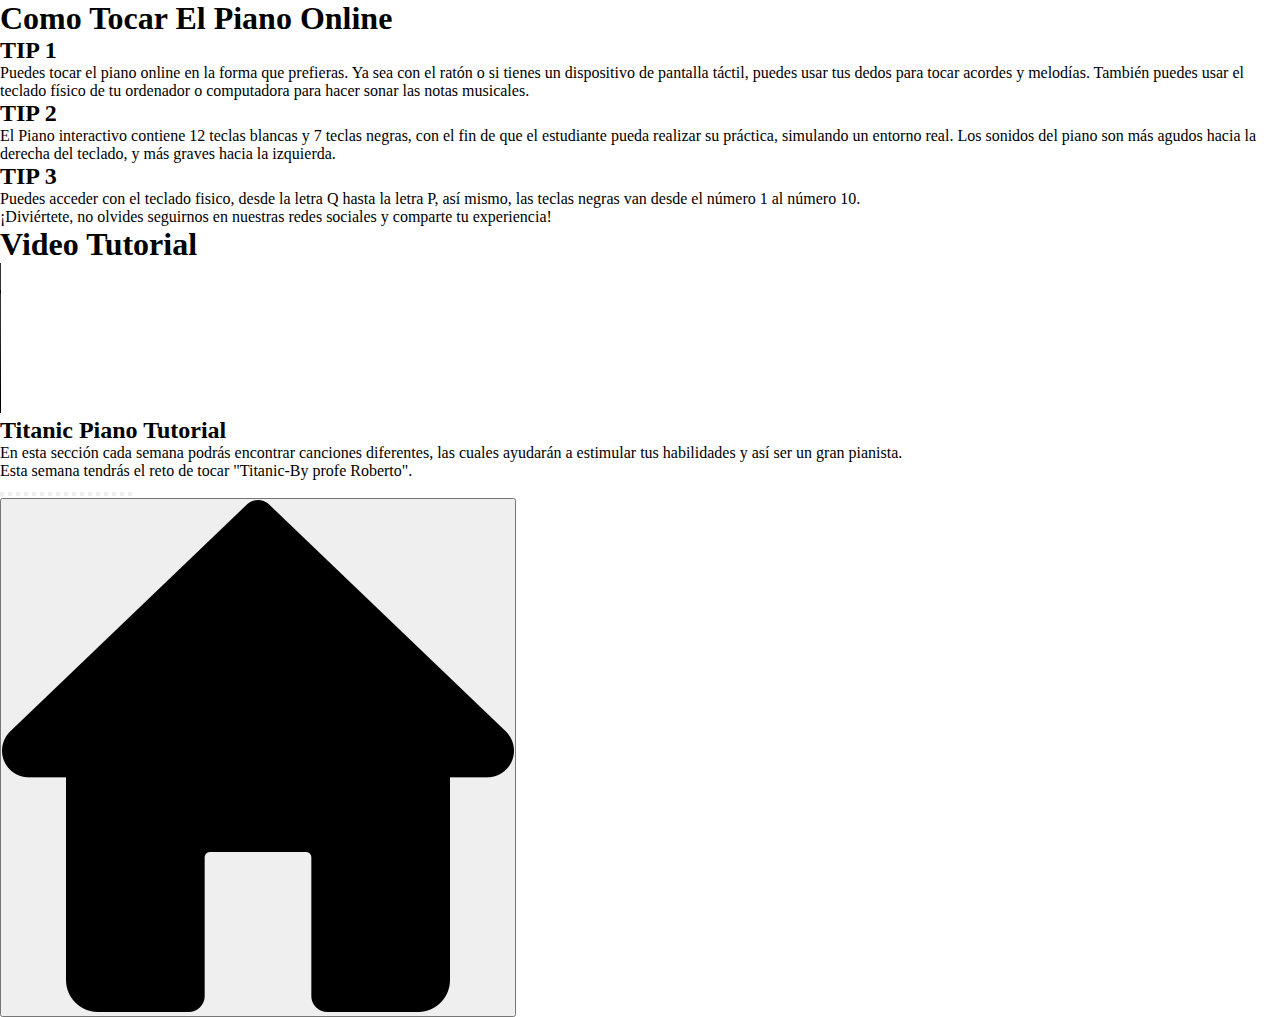
==== commit 15564886: "Enlaces terminados" ====
--- a/index.html
+++ b/index.html
@@ -5,34 +5,88 @@
     <meta http-equiv="X-UA-Compatible" content="IE=edge">
     <meta name="viewport" content="width=device-width, initial-scale=1.0">
     <title>Toquen el DOM</title>
-    <link rel="stylesheet" href="./style.css">
-    <link rel="preconnect" href="https://fonts.googleapis.com">
-<link rel="preconnect" href="https://fonts.gstatic.com" crossorigin>
-<link rel="preconnect" href="https://fonts.googleapis.com">
-<link rel="preconnect" href="https://fonts.gstatic.com" crossorigin>
-<link href="https://fonts.googleapis.com/css2?family=Kaushan+Script&family=Quattrocento+Sans:wght@700&display=swap" rel="stylesheet"></head>
+    <link rel="stylesheet" href="style.css">
+</head>
 <body>
-    <!--Menu-->
-    <div class="menu-content">
-        <div class="btn-menu"><img src="./Icons/menus.png" alt=""></div>
-        <li style="--i:1;"><a href="http://127.0.0.1:5501/index.html"><img src="./Icons/vista-superior-del-piano.png" alt=""></a></li>
-        <li style="--i:2;"><a href="#"><img src="./Icons/variante-de-dibujos-animados-de-bateria.png" alt=""></a></li>
-        <li style="--i:3;"><a href="#"><img src="./Icons/marimba.png" alt=""></a></li>
-    </div>
-    <!--/menu-->
-    <header>
-        <div class="cuvierta"></div>
-        <!--<video src="./Videos/Toca discos.mp4"autoplay="true" loop="true" muted="true" ></video>-->
-        <div class="letters">
-            <h1>Toquen el<br>DOM</h1>
-            <p>Escuela De Musica Online</p>
+    <section class="info">
+        <div class="title_one">
+            <h1>Como Tocar El Piano Online</h1>
         </div>
-        <div class="redes">
-            <i><a href="#"><img src="./Icons/facebook.png" alt=""></a></i>
-            <i><a href="#"><img src="./Icons/instagram.png" alt=""></a></i>
-            <i><a href="#"><img src="./Icons/youtube.png" alt=""></a></i>
+
+        <div class="container_info">
+         
+            <div class="container_one">
+                <h2 class="title_second">TIP 1</h2>
+                <p class="parrafo">Puedes tocar el piano online en la forma que prefieras. Ya sea con el ratón o si tienes un dispositivo de pantalla táctil, puedes usar tus dedos para tocar acordes y melodías. También puedes usar el teclado físico de tu ordenador o computadora para hacer sonar las notas musicales.</p>
+            </div>
+
+            <div class="container_one">
+                <h2 class="title_second">TIP 2</h2>
+                <p class="parrafo">El Piano interactivo contiene 12 teclas blancas y 7 teclas negras, con el fin de que el estudiante pueda realizar su práctica, simulando un entorno real.
+                    Los sonidos del piano son más agudos hacia la derecha
+                    del teclado, y más graves hacia la izquierda.
+                </p>
+            </div>
+
+            <div class="container_one">
+                <h2 class="title_second">TIP 3</h2>
+                <p class="parrafo">Puedes acceder con el teclado fisico, desde la letra Q hasta la letra P, así mismo, las teclas negras van desde el número 1 al número 10.<br>¡Diviértete, no olvides seguirnos en nuestras redes sociales y comparte tu experiencia!</p>
+            </div>
+
         </div>
-    </header>
-    <script src="./script.js"></script>
+    </section>
+
+
+    <section class="tutorial">
+
+        <div class="title_one">
+            <h1>Video Tutorial</h1>
+        </div>
+
+        <div class="container_tutorial">
+            <video controls class="video">
+                <source src="Videos/y2mate.com - titanic piano tutorial by profe Roberto_1080p.mp4" type="video/mp4">
+            </video>
+
+            <div class="container_two">
+                <h2 class="title_two">Titanic Piano Tutorial</h2>
+                <p class="parrafo_two">En esta sección cada semana podrás encontrar canciones diferentes, las cuales ayudarán a estimular tus habilidades y así ser un gran pianista.<br> Esta semana tendrás el reto de tocar "Titanic-By profe Roberto".</p>
+            </div>
+
+        </div>
+
+    </section>
+
+<section class="piano">
+
+    <div id="contenedor">
+        <div id="piano">
+          <button class="tecla-blanca DO4"></button>
+          <button class="tecla-negra REb4"></button>
+          <button class="tecla-blanca RE4"></button>
+          <button class="tecla-negra MIb4"></button>
+          <button class="tecla-blanca MI4"></button>
+          <button class="tecla-blanca FA4"></button>
+          <button class="tecla-negra SOLb4"></button>
+          <button class="tecla-blanca SOL4"></button>
+          <button class="tecla-negra LAb4"></button>
+          <button class="tecla-blanca LA4"></button>
+          <button class="tecla-negra SIb4"></button>
+          <button class="tecla-blanca SI4"></button>
+          <button class="tecla-blanca DO5"></button>
+          <button class="tecla-negra REb5"></button>
+          <button class="tecla-blanca RE5"></button>
+          <button class="tecla-negra MIb5"></button>
+          <button class="tecla-blanca MI5"></button>
+        </div>
+      </div> 
+</section>
+<div class="boton-home">
+    <button type="button" class="boton"><a href="/Incio.html"><i><img src="./Icons/hogar.png" alt=""></i></a></button>
+</div>
+
+
+<script src="script.js"></script>
+
 </body>
 </html>